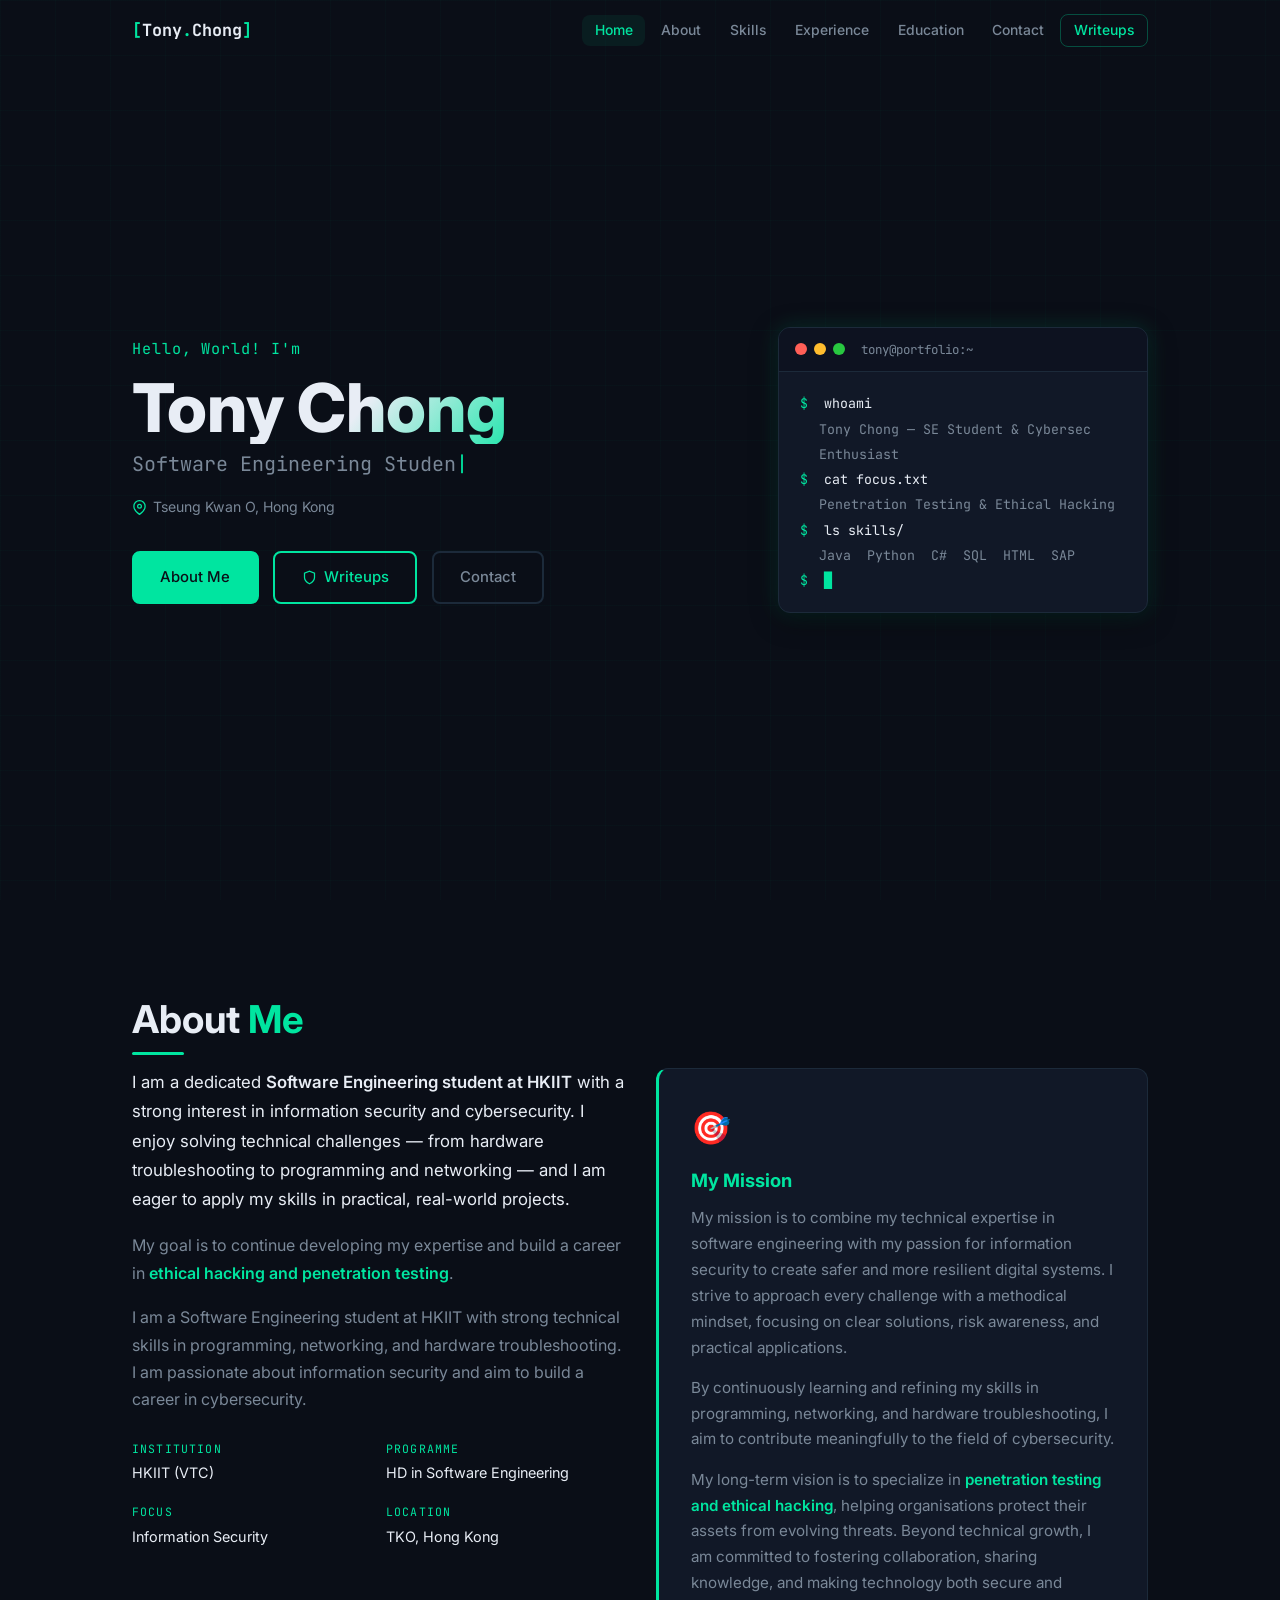
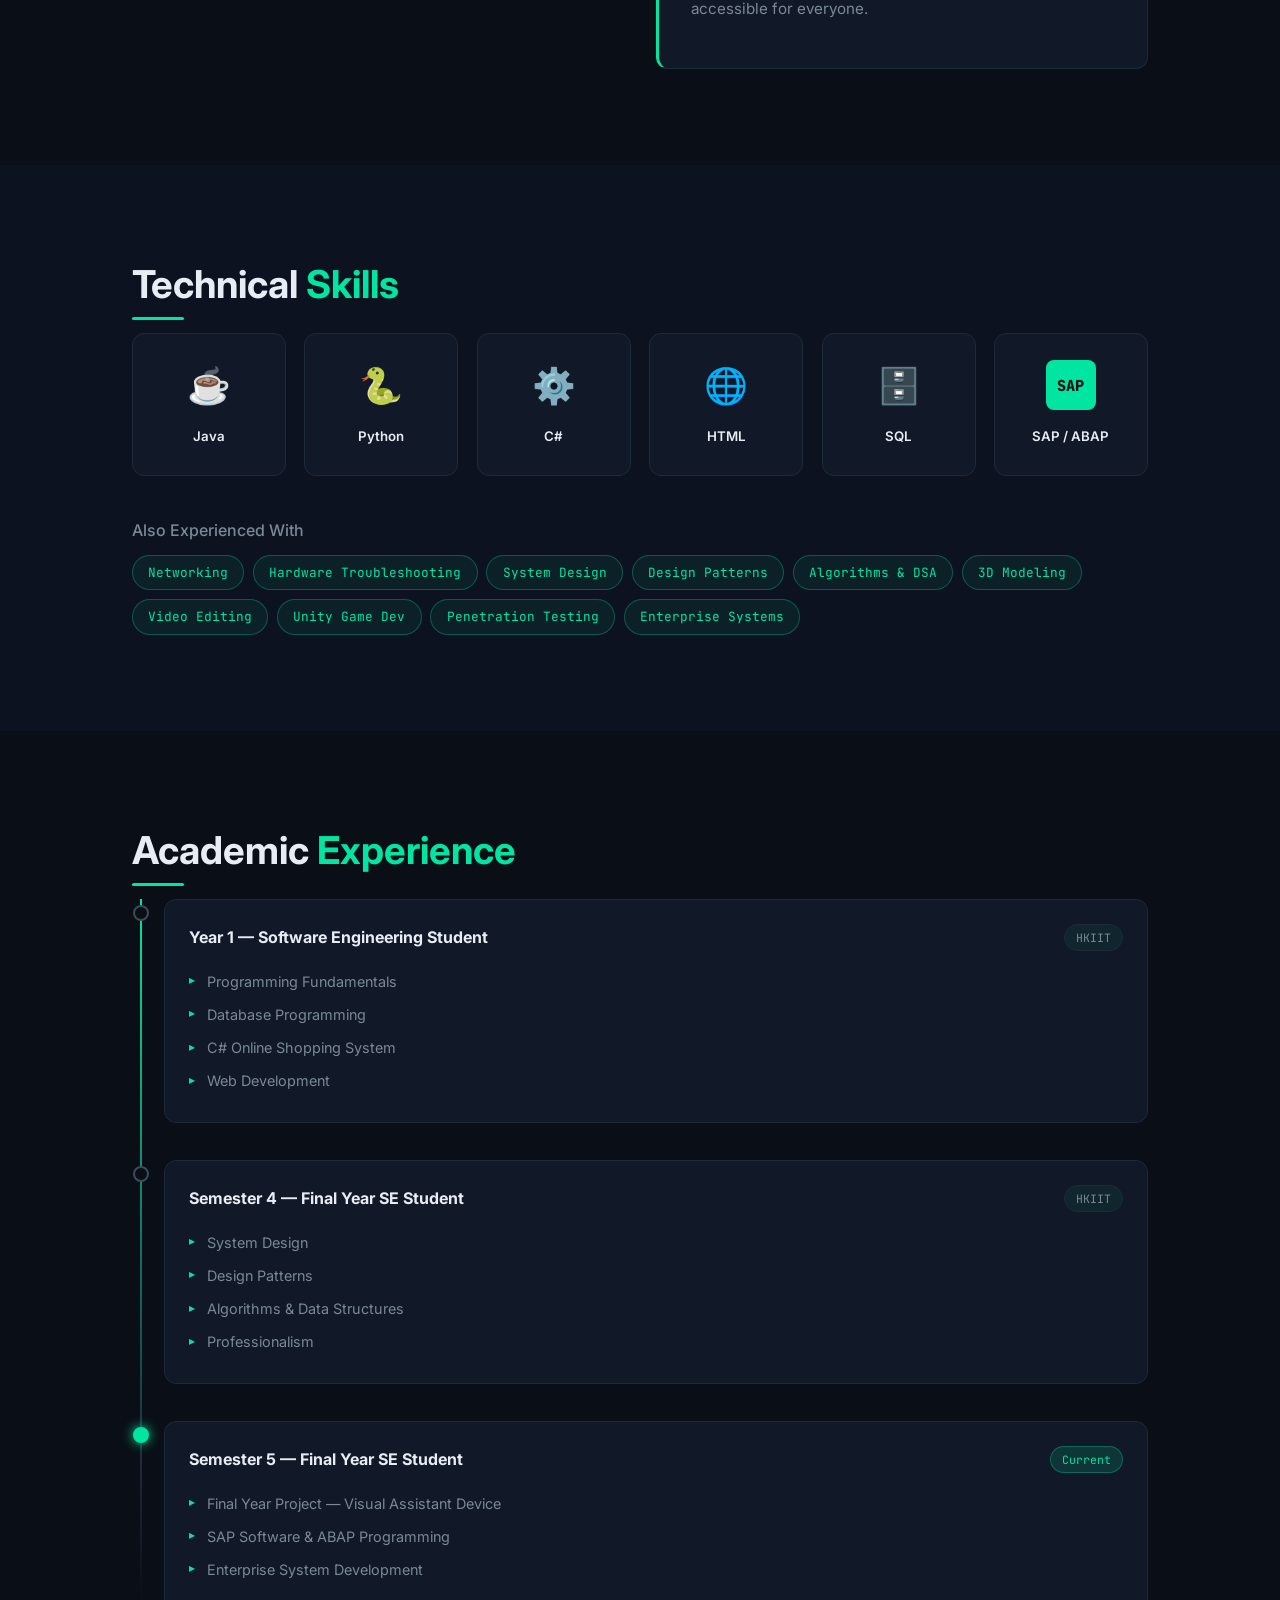
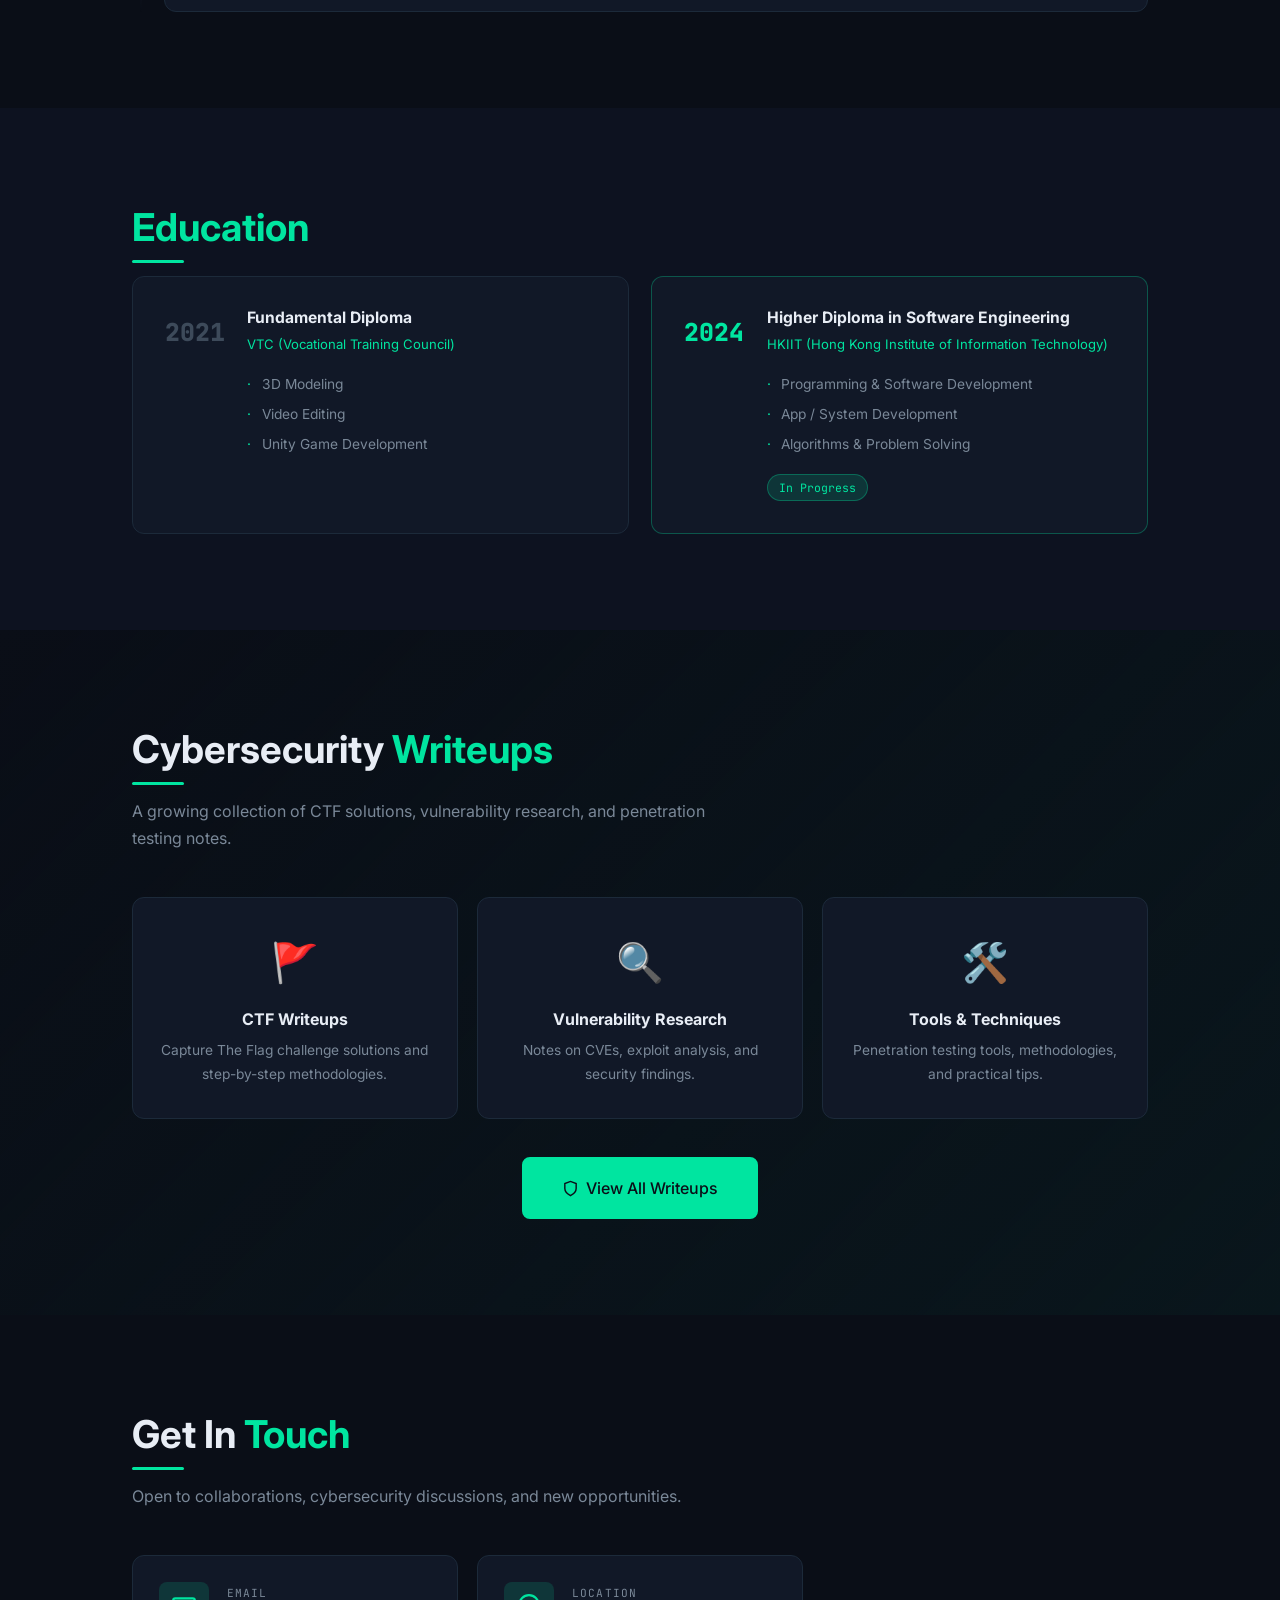
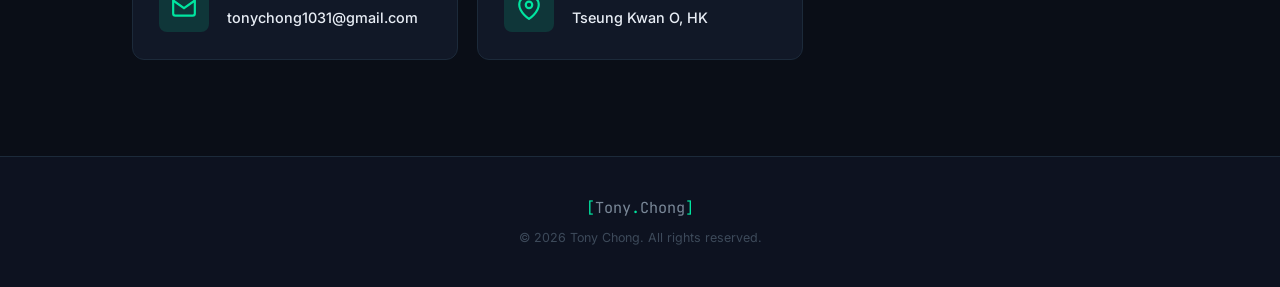
==== index.html @ 4f32d5de "Add files via upload" ====
<!DOCTYPE html>
<html lang="en">
<head>
  <meta charset="UTF-8" />
  <meta name="viewport" content="width=device-width, initial-scale=1.0" />
  <meta name="description" content="Tony Chong — Software Engineering student at HKIIT, aspiring penetration tester and ethical hacker based in TKO, Hong Kong." />
  <title>Tony Chong | Portfolio</title>
  <link rel="stylesheet" href="css/style.css" />
  <link rel="preconnect" href="https://fonts.googleapis.com" />
  <link rel="preconnect" href="https://fonts.gstatic.com" crossorigin />
  <link href="https://fonts.googleapis.com/css2?family=JetBrains+Mono:wght@400;600;700&family=Inter:wght@300;400;500;600;700&display=swap" rel="stylesheet" />
</head>
<body>

  <!-- ── Navigation ─────────────────────────────────────── -->
  <nav class="navbar" id="navbar">
    <div class="nav-container">
      <a href="#home" class="nav-logo">
        <span class="bracket">[</span>Tony<span class="accent">.</span>Chong<span class="bracket">]</span>
      </a>
      <button class="nav-toggle" id="navToggle" aria-label="Toggle navigation">
        <span></span><span></span><span></span>
      </button>
      <ul class="nav-links" id="navLinks">
        <li><a href="#home"       class="nav-link">Home</a></li>
        <li><a href="#about"      class="nav-link">About</a></li>
        <li><a href="#skills"     class="nav-link">Skills</a></li>
        <li><a href="#experience" class="nav-link">Experience</a></li>
        <li><a href="#education"  class="nav-link">Education</a></li>
        <li><a href="#contact"    class="nav-link">Contact</a></li>
        <li><a href="writeups/index.html" class="nav-link nav-wu">Writeups</a></li>
      </ul>
    </div>
  </nav>

  <!-- ── Hero ───────────────────────────────────────────── -->
  <section id="home" class="hero">
    <div class="hero-bg"><div class="grid-lines"></div></div>
    <div class="hero-content">
      <p class="hero-greeting">Hello, World! I'm</p>
      <h1 class="hero-name">Tony Chong</h1>
      <div class="hero-role">
        <span id="roleText"></span><span class="cursor">|</span>
      </div>
      <p class="hero-loc">
        <svg xmlns="http://www.w3.org/2000/svg" width="15" height="15" viewBox="0 0 24 24" fill="none" stroke="currentColor" stroke-width="2"><path d="M21 10c0 7-9 13-9 13s-9-6-9-13a9 9 0 0 1 18 0z"/><circle cx="12" cy="10" r="3"/></svg>
        Tseung Kwan O, Hong Kong
      </p>
      <div class="hero-cta">
        <a href="#about" class="btn btn-primary">About Me</a>
        <a href="writeups/index.html" class="btn btn-outline">
          <svg xmlns="http://www.w3.org/2000/svg" width="15" height="15" viewBox="0 0 24 24" fill="none" stroke="currentColor" stroke-width="2"><path d="M12 22s8-4 8-10V5l-8-3-8 3v7c0 6 8 10 8 10z"/></svg>
          Writeups
        </a>
        <a href="#contact" class="btn btn-ghost">Contact</a>
      </div>
    </div>

    <div class="terminal">
      <div class="terminal-bar">
        <span class="dot red"></span>
        <span class="dot yellow"></span>
        <span class="dot green"></span>
        <span class="terminal-title">tony@portfolio:~</span>
      </div>
      <div class="terminal-body">
        <p><span class="prompt">$</span> whoami</p>
        <p class="out">Tony Chong — SE Student &amp; Cybersec Enthusiast</p>
        <p><span class="prompt">$</span> cat focus.txt</p>
        <p class="out">Penetration Testing &amp; Ethical Hacking</p>
        <p><span class="prompt">$</span> ls skills/</p>
        <p class="out">Java&nbsp; Python&nbsp; C#&nbsp; SQL&nbsp; HTML&nbsp; SAP</p>
        <p><span class="prompt">$</span> <span class="blink">█</span></p>
      </div>
    </div>
  </section>

  <!-- ── About ──────────────────────────────────────────── -->
  <section id="about" class="section">
    <div class="container">
      <h2 class="section-title">About <span class="accent">Me</span></h2>
      <div class="about-grid">

        <div class="fade-in">
          <p class="about-lead">
            I am a dedicated <strong>Software Engineering student at HKIIT</strong> with a strong interest in information security and cybersecurity. I enjoy solving technical challenges — from hardware troubleshooting to programming and networking — and I am eager to apply my skills in practical, real-world projects.
          </p>
          <p class="text-muted">
            My goal is to continue developing my expertise and build a career in <strong class="accent">ethical hacking and penetration testing</strong>.
          </p>
          <p class="text-muted">
            I am a Software Engineering student at HKIIT with strong technical skills in programming, networking, and hardware troubleshooting. I am passionate about information security and aim to build a career in cybersecurity.
          </p>
          <div class="meta-grid">
            <div class="meta-item">
              <span class="meta-label">Institution</span>
              <span class="meta-val">HKIIT (VTC)</span>
            </div>
            <div class="meta-item">
              <span class="meta-label">Programme</span>
              <span class="meta-val">HD in Software Engineering</span>
            </div>
            <div class="meta-item">
              <span class="meta-label">Focus</span>
              <span class="meta-val">Information Security</span>
            </div>
            <div class="meta-item">
              <span class="meta-label">Location</span>
              <span class="meta-val">TKO, Hong Kong</span>
            </div>
          </div>
        </div>

        <div class="mission-card fade-in">
          <div class="card-icon">🎯</div>
          <h3>My Mission</h3>
          <p>
            My mission is to combine my technical expertise in software engineering with my passion for information security to create safer and more resilient digital systems. I strive to approach every challenge with a methodical mindset, focusing on clear solutions, risk awareness, and practical applications.
          </p>
          <p>
            By continuously learning and refining my skills in programming, networking, and hardware troubleshooting, I aim to contribute meaningfully to the field of cybersecurity.
          </p>
          <p>
            My long-term vision is to specialize in <strong class="accent">penetration testing and ethical hacking</strong>, helping organisations protect their assets from evolving threats. Beyond technical growth, I am committed to fostering collaboration, sharing knowledge, and making technology both secure and accessible for everyone.
          </p>
        </div>

      </div>
    </div>
  </section>

  <!-- ── Skills ─────────────────────────────────────────── -->
  <section id="skills" class="section section-alt">
    <div class="container">
      <h2 class="section-title">Technical <span class="accent">Skills</span></h2>
      <div class="skills-grid fade-in">

        <div class="skill-card">
          <div class="skill-icon">
            <img src="https://cdn.jsdelivr.net/gh/devicons/devicon/icons/java/java-original.svg" alt="Java" onerror="this.style.display='none';this.nextElementSibling.style.display='flex'">
            <span class="skill-fb" style="display:none">☕</span>
          </div>
          <span class="skill-name">Java</span>
        </div>

        <div class="skill-card">
          <div class="skill-icon">
            <img src="https://cdn.jsdelivr.net/gh/devicons/devicon/icons/python/python-original.svg" alt="Python" onerror="this.style.display='none';this.nextElementSibling.style.display='flex'">
            <span class="skill-fb" style="display:none">🐍</span>
          </div>
          <span class="skill-name">Python</span>
        </div>

        <div class="skill-card">
          <div class="skill-icon">
            <img src="https://cdn.jsdelivr.net/gh/devicons/devicon/icons/csharp/csharp-original.svg" alt="C#" onerror="this.style.display='none';this.nextElementSibling.style.display='flex'">
            <span class="skill-fb" style="display:none">⚙️</span>
          </div>
          <span class="skill-name">C#</span>
        </div>

        <div class="skill-card">
          <div class="skill-icon">
            <img src="https://cdn.jsdelivr.net/gh/devicons/devicon/icons/html5/html5-original.svg" alt="HTML5" onerror="this.style.display='none';this.nextElementSibling.style.display='flex'">
            <span class="skill-fb" style="display:none">🌐</span>
          </div>
          <span class="skill-name">HTML</span>
        </div>

        <div class="skill-card">
          <div class="skill-icon">
            <img src="https://cdn.jsdelivr.net/gh/devicons/devicon/icons/mysql/mysql-original.svg" alt="SQL" onerror="this.style.display='none';this.nextElementSibling.style.display='flex'">
            <span class="skill-fb" style="display:none">🗄️</span>
          </div>
          <span class="skill-name">SQL</span>
        </div>

        <div class="skill-card">
          <div class="skill-icon"><div class="sap-badge">SAP</div></div>
          <span class="skill-name">SAP / ABAP</span>
        </div>

      </div>

      <div class="skills-extra fade-in">
        <h3 class="skills-extra-title">Also Experienced With</h3>
        <div class="tag-cloud">
          <span class="tag">Networking</span>
          <span class="tag">Hardware Troubleshooting</span>
          <span class="tag">System Design</span>
          <span class="tag">Design Patterns</span>
          <span class="tag">Algorithms &amp; DSA</span>
          <span class="tag">3D Modeling</span>
          <span class="tag">Video Editing</span>
          <span class="tag">Unity Game Dev</span>
          <span class="tag">Penetration Testing</span>
          <span class="tag">Enterprise Systems</span>
        </div>
      </div>
    </div>
  </section>

  <!-- ── Experience ────────────────────────────────────── -->
  <section id="experience" class="section">
    <div class="container">
      <h2 class="section-title">Academic <span class="accent">Experience</span></h2>
      <div class="timeline">

        <div class="tl-item fade-in">
          <div class="tl-dot"></div>
          <div class="tl-card">
            <div class="tl-head">
              <h3>Year 1 — Software Engineering Student</h3>
              <span class="tl-badge">HKIIT</span>
            </div>
            <ul class="tl-list">
              <li>Programming Fundamentals</li>
              <li>Database Programming</li>
              <li>C# Online Shopping System</li>
              <li>Web Development</li>
            </ul>
          </div>
        </div>

        <div class="tl-item fade-in">
          <div class="tl-dot"></div>
          <div class="tl-card">
            <div class="tl-head">
              <h3>Semester 4 — Final Year SE Student</h3>
              <span class="tl-badge">HKIIT</span>
            </div>
            <ul class="tl-list">
              <li>System Design</li>
              <li>Design Patterns</li>
              <li>Algorithms &amp; Data Structures</li>
              <li>Professionalism</li>
            </ul>
          </div>
        </div>

        <div class="tl-item fade-in">
          <div class="tl-dot tl-dot-active"></div>
          <div class="tl-card">
            <div class="tl-head">
              <h3>Semester 5 — Final Year SE Student</h3>
              <span class="tl-badge tl-badge-active">Current</span>
            </div>
            <ul class="tl-list">
              <li>Final Year Project — Visual Assistant Device</li>
              <li>SAP Software &amp; ABAP Programming</li>
              <li>Enterprise System Development</li>
            </ul>
          </div>
        </div>

      </div>
    </div>
  </section>

  <!-- ── Education ─────────────────────────────────────── -->
  <section id="education" class="section section-alt">
    <div class="container">
      <h2 class="section-title"><span class="accent">Education</span></h2>
      <div class="edu-grid">

        <div class="edu-card fade-in">
          <div class="edu-year">2021</div>
          <div class="edu-info">
            <h3>Fundamental Diploma</h3>
            <p class="edu-inst">VTC (Vocational Training Council)</p>
            <ul class="edu-list">
              <li>3D Modeling</li>
              <li>Video Editing</li>
              <li>Unity Game Development</li>
            </ul>
          </div>
        </div>

        <div class="edu-card edu-card-active fade-in">
          <div class="edu-year accent">2024</div>
          <div class="edu-info">
            <h3>Higher Diploma in Software Engineering</h3>
            <p class="edu-inst">HKIIT (Hong Kong Institute of Information Technology)</p>
            <ul class="edu-list">
              <li>Programming &amp; Software Development</li>
              <li>App / System Development</li>
              <li>Algorithms &amp; Problem Solving</li>
            </ul>
            <span class="edu-badge">In Progress</span>
          </div>
        </div>

      </div>
    </div>
  </section>

  <!-- ── Writeups ───────────────────────────────────────── -->
  <section id="writeups" class="section wu-section">
    <div class="container">
      <h2 class="section-title">Cybersecurity <span class="accent">Writeups</span></h2>
      <p class="section-sub">A growing collection of CTF solutions, vulnerability research, and penetration testing notes.</p>
      <div class="wu-cards fade-in">
        <div class="wu-card">
          <div class="wu-icon">🚩</div>
          <h3>CTF Writeups</h3>
          <p>Capture The Flag challenge solutions and step-by-step methodologies.</p>
        </div>
        <div class="wu-card">
          <div class="wu-icon">🔍</div>
          <h3>Vulnerability Research</h3>
          <p>Notes on CVEs, exploit analysis, and security findings.</p>
        </div>
        <div class="wu-card">
          <div class="wu-icon">🛠️</div>
          <h3>Tools &amp; Techniques</h3>
          <p>Penetration testing tools, methodologies, and practical tips.</p>
        </div>
      </div>
      <div class="wu-cta fade-in">
        <a href="writeups/index.html" class="btn btn-primary btn-lg">
          <svg xmlns="http://www.w3.org/2000/svg" width="17" height="17" viewBox="0 0 24 24" fill="none" stroke="currentColor" stroke-width="2"><path d="M12 22s8-4 8-10V5l-8-3-8 3v7c0 6 8 10 8 10z"/></svg>
          View All Writeups
        </a>
      </div>
    </div>
  </section>

  <!-- ── Contact ────────────────────────────────────────── -->
  <section id="contact" class="section">
    <div class="container">
      <h2 class="section-title">Get In <span class="accent">Touch</span></h2>
      <p class="section-sub">Open to collaborations, cybersecurity discussions, and new opportunities.</p>
      <div class="contact-grid fade-in">

        <a href="mailto:tonychong1031@gmail.com" class="contact-card">
          <div class="contact-icon">
            <svg xmlns="http://www.w3.org/2000/svg" width="26" height="26" viewBox="0 0 24 24" fill="none" stroke="currentColor" stroke-width="2"><path d="M4 4h16c1.1 0 2 .9 2 2v12c0 1.1-.9 2-2 2H4c-1.1 0-2-.9-2-2V6c0-1.1.9-2 2-2z"/><polyline points="22,6 12,13 2,6"/></svg>
          </div>
          <div class="contact-info">
            <span class="contact-label">Email</span>
            <span class="contact-val">tonychong1031@gmail.com</span>
          </div>
        </a>

        <div class="contact-card">
          <div class="contact-icon">
            <svg xmlns="http://www.w3.org/2000/svg" width="26" height="26" viewBox="0 0 24 24" fill="none" stroke="currentColor" stroke-width="2"><path d="M21 10c0 7-9 13-9 13s-9-6-9-13a9 9 0 0 1 18 0z"/><circle cx="12" cy="10" r="3"/></svg>
          </div>
          <div class="contact-info">
            <span class="contact-label">Location</span>
            <span class="contact-val">Tseung Kwan O, HK</span>
          </div>
        </div>

      </div>
    </div>
  </section>

  <!-- ── Footer ─────────────────────────────────────────── -->
  <footer class="footer">
    <div class="container">
      <p class="footer-logo"><span class="bracket">[</span>Tony<span class="accent">.</span>Chong<span class="bracket">]</span></p>
      <p class="footer-sub">© 2026 Tony Chong. All rights reserved.</p>
    </div>
  </footer>

  <script src="js/script.js"></script>
</body>
</html>
---- css/style.css ----
/* =========================================================
   Tony Chong — Personal Portfolio
   Dark cybersecurity theme
   ========================================================= */

/* ── Variables ─────────────────────────────────────────── */
:root {
    --bg: #0a0e17;
    --bg-alt: #0d1220;
    --bg-card: #111827;
    --bg-card-h: #16202f;
    --accent: #00e5a0;
    --accent-dim: rgba(0, 229, 160, .14);
    --accent-dim2: rgba(0, 229, 160, .07);
    --accent-bdr: rgba(0, 229, 160, .30);
    --text: #e8edf5;
    --text-muted: #7a8898;
    --text-dim: #3d4a5a;
    --border: #1c2a3a;
    --radius: 12px;
    --radius-sm: 8px;
    --mono: 'JetBrains Mono', 'Fira Code', 'Consolas', monospace;
    --body: 'Inter', -apple-system, BlinkMacSystemFont, 'Segoe UI', sans-serif;
    --ease: all .3s ease;
    --shadow: 0 6px 28px rgba(0, 0, 0, .45);
    --glow: 0 0 22px rgba(0, 229, 160, .18);
}

/* ── Reset ─────────────────────────────────────────────── */
*,
*::before,
*::after {
    box-sizing: border-box;
    margin: 0;
    padding: 0;
}

html {
    scroll-behavior: smooth;
    scroll-padding-top: 68px;
}

body {
    background: var(--bg);
    color: var(--text);
    font-family: var(--body);
    line-height: 1.7;
    overflow-x: hidden;
}

/* ── Typography ────────────────────────────────────────── */
h1,
h2,
h3 {
    line-height: 1.2;
    font-weight: 700;
}

a {
    color: var(--accent);
    text-decoration: none;
    transition: var(--ease);
}

a:hover {
    color: var(--text);
}

strong {
    font-weight: 600;
    color: var(--text);
}

strong.accent {
    color: var(--accent);
}

.accent {
    color: var(--accent);
}

.text-muted {
    color: var(--text-muted);
    margin-bottom: 1.1rem;
    font-size: 1rem;
}

.bracket {
    color: var(--accent);
}

/* ── Layout ────────────────────────────────────────────── */
.container {
    max-width: 1080px;
    margin: 0 auto;
    padding: 0 2rem;
}

.section {
    padding: 96px 0;
}

.section-alt {
    background: var(--bg-alt);
}

.section-title {
    font-size: clamp(1.8rem, 4vw, 2.4rem);
    margin-bottom: .8rem;
}

.section-title::after {
    content: '';
    display: block;
    width: 52px;
    height: 3px;
    background: var(--accent);
    margin-top: 10px;
    border-radius: 2px;
}

.section-sub {
    color: var(--text-muted);
    font-size: 1rem;
    margin-bottom: 2.8rem;
    max-width: 580px;
}

/* ── Buttons ───────────────────────────────────────────── */
.btn {
    display: inline-flex;
    align-items: center;
    gap: .45rem;
    padding: .72rem 1.65rem;
    border-radius: var(--radius-sm);
    font-size: .93rem;
    font-weight: 500;
    cursor: pointer;
    border: 2px solid transparent;
    transition: var(--ease);
    text-decoration: none;
}

.btn-primary {
    background: var(--accent);
    color: var(--bg);
    border-color: var(--accent);
}

.btn-primary:hover {
    background: transparent;
    color: var(--accent);
    box-shadow: var(--glow);
}

.btn-outline {
    background: transparent;
    color: var(--accent);
    border-color: var(--accent);
}

.btn-outline:hover {
    background: var(--accent-dim);
    color: var(--accent);
}

.btn-ghost {
    background: transparent;
    color: var(--text-muted);
    border-color: var(--border);
}

.btn-ghost:hover {
    color: var(--text);
    border-color: var(--text-muted);
}

.btn-lg {
    padding: .95rem 2.4rem;
    font-size: 1rem;
}

/* ── Navbar ────────────────────────────────────────────── */
.navbar {
    position: fixed;
    top: 0;
    left: 0;
    right: 0;
    z-index: 1000;
    padding: 1rem 0;
    transition: var(--ease);
}

.navbar.scrolled {
    background: rgba(10, 14, 23, .96);
    backdrop-filter: blur(14px);
    border-bottom: 1px solid var(--border);
    padding: .55rem 0;
}

.nav-container {
    max-width: 1080px;
    margin: 0 auto;
    padding: 0 2rem;
    display: flex;
    align-items: center;
    justify-content: space-between;
}

.nav-logo {
    font-family: var(--mono);
    font-size: 1.05rem;
    font-weight: 700;
    color: var(--text);
    text-decoration: none;
}

.nav-links {
    display: flex;
    list-style: none;
    gap: .2rem;
    align-items: center;
}

.nav-link {
    color: var(--text-muted);
    font-size: .87rem;
    font-weight: 500;
    padding: .45rem .8rem;
    border-radius: var(--radius-sm);
    transition: var(--ease);
    text-decoration: none;
}

.nav-link:hover,
.nav-link.active {
    color: var(--accent);
    background: var(--accent-dim2);
}

.nav-wu {
    color: var(--accent) !important;
    border: 1px solid var(--accent-bdr);
    border-radius: var(--radius-sm);
}

.nav-wu:hover {
    background: var(--accent-dim) !important;
}

.nav-toggle {
    display: none;
    flex-direction: column;
    gap: 5px;
    background: none;
    border: none;
    cursor: pointer;
    padding: 5px;
}

.nav-toggle span {
    display: block;
    width: 23px;
    height: 2px;
    background: var(--text);
    border-radius: 2px;
    transition: var(--ease);
}

/* ── Hero ──────────────────────────────────────────────── */
.hero {
    min-height: 100vh;
    display: flex;
    align-items: center;
    justify-content: space-between;
    gap: 3rem;
    max-width: 1080px;
    margin: 0 auto;
    padding: 110px 2rem 70px;
    position: relative;
}

.hero-bg {
    position: fixed;
    inset: 0;
    z-index: -1;
    pointer-events: none;
}

.grid-lines {
    position: absolute;
    inset: 0;
    background-image:
        linear-gradient(rgba(0, 229, 160, .025) 1px, transparent 1px),
        linear-gradient(90deg, rgba(0, 229, 160, .025) 1px, transparent 1px);
    background-size: 55px 55px;
}

.hero-greeting {
    font-family: var(--mono);
    color: var(--accent);
    font-size: .95rem;
    margin-bottom: .7rem;
    letter-spacing: .06em;
}

.hero-name {
    font-size: clamp(2.6rem, 6vw, 4.2rem);
    font-weight: 800;
    line-height: 1.05;
    margin-bottom: .2rem;
    background: linear-gradient(130deg, var(--text) 55%, var(--accent));
    -webkit-background-clip: text;
    -webkit-text-fill-color: transparent;
    background-clip: text;
}

.hero-cn {
    font-family: var(--mono);
    color: var(--text-muted);
    font-size: .9rem;
    margin-bottom: .9rem;
}

.hero-role {
    font-family: var(--mono);
    font-size: clamp(.95rem, 2.2vw, 1.25rem);
    color: var(--text-muted);
    min-height: 2rem;
    margin-bottom: .9rem;
}

.cursor {
    animation: blink 1s step-end infinite;
    color: var(--accent);
}

@keyframes blink {

    0%,
    100% {
        opacity: 1
    }

    50% {
        opacity: 0
    }
}

.hero-loc {
    display: flex;
    align-items: center;
    gap: .4rem;
    color: var(--text-muted);
    font-size: .88rem;
    margin-bottom: 2rem;
}

.hero-loc svg {
    color: var(--accent);
    flex-shrink: 0;
}

.hero-cta {
    display: flex;
    gap: .9rem;
    flex-wrap: wrap;
}

/* Terminal widget */
.terminal {
    flex: 0 0 370px;
    background: var(--bg-card);
    border: 1px solid var(--border);
    border-radius: var(--radius);
    overflow: hidden;
    box-shadow: var(--shadow), var(--glow);
    font-family: var(--mono);
    font-size: .83rem;
}

.terminal-bar {
    display: flex;
    align-items: center;
    gap: .45rem;
    padding: .7rem 1rem;
    background: var(--bg-alt);
    border-bottom: 1px solid var(--border);
}

.dot {
    width: 12px;
    height: 12px;
    border-radius: 50%;
}

.red {
    background: #ff5f57;
}

.yellow {
    background: #ffbd2e;
}

.green {
    background: #28c840;
}

.terminal-title {
    color: var(--text-muted);
    font-size: .78rem;
    margin-left: .5rem;
}

.terminal-body {
    padding: 1.2rem 1.3rem;
    line-height: 1.9;
}

.terminal-body p {
    margin: 0;
}

.prompt {
    color: var(--accent);
    margin-right: .5rem;
}

.out {
    color: var(--text-muted);
    padding-left: 1.2rem;
}

.blink {
    animation: blink 1s step-end infinite;
    color: var(--accent);
}

/* ── About ─────────────────────────────────────────────── */
.about-grid {
    display: grid;
    grid-template-columns: 1fr 1fr;
    gap: 2rem;
    align-items: start;
}

.about-lead {
    font-size: 1.05rem;
    color: var(--text);
    margin-bottom: 1.1rem;
    line-height: 1.75;
}

.meta-grid {
    display: grid;
    grid-template-columns: 1fr 1fr;
    gap: 1rem;
    margin-top: 1.6rem;
}

.meta-item {
    display: flex;
    flex-direction: column;
    gap: .2rem;
}

.meta-label {
    font-size: .72rem;
    text-transform: uppercase;
    letter-spacing: .1em;
    color: var(--accent);
    font-family: var(--mono);
}

.meta-val {
    font-size: .9rem;
    color: var(--text);
}

.mission-card {
    background: var(--bg-card);
    border: 1px solid var(--border);
    border-left: 3px solid var(--accent);
    border-radius: var(--radius);
    padding: 2rem;
}

.card-icon {
    font-size: 2rem;
    margin-bottom: .85rem;
}

.mission-card h3 {
    font-size: 1.15rem;
    color: var(--accent);
    margin-bottom: .9rem;
}

.mission-card p {
    color: var(--text-muted);
    font-size: .95rem;
    margin-bottom: .9rem;
}

/* ── Skills ────────────────────────────────────────────── */
.skills-grid {
    display: grid;
    grid-template-columns: repeat(auto-fit, minmax(130px, 1fr));
    gap: 1.15rem;
    margin-bottom: 2.8rem;
}

.skill-card {
    background: var(--bg-card);
    border: 1px solid var(--border);
    border-radius: var(--radius);
    padding: 1.65rem 1rem;
    text-align: center;
    transition: var(--ease);
    cursor: default;
}

.skill-card:hover {
    border-color: var(--accent);
    background: var(--bg-card-h);
    transform: translateY(-4px);
    box-shadow: var(--glow);
}

.skill-icon {
    height: 50px;
    display: flex;
    align-items: center;
    justify-content: center;
    margin-bottom: .7rem;
}

.skill-icon img {
    height: 46px;
    width: auto;
}

.skill-fb {
    font-size: 2.2rem;
    height: 50px;
    align-items: center;
    justify-content: center;
}

.sap-badge {
    background: var(--accent);
    color: var(--bg);
    font-family: var(--mono);
    font-weight: 800;
    font-size: .95rem;
    width: 50px;
    height: 50px;
    border-radius: var(--radius-sm);
    display: flex;
    align-items: center;
    justify-content: center;
}

.skill-name {
    font-size: .83rem;
    font-weight: 600;
    color: var(--text);
}

.skills-extra-title {
    font-size: 1rem;
    color: var(--text-muted);
    font-weight: 500;
    margin-bottom: .9rem;
}

.tag-cloud {
    display: flex;
    flex-wrap: wrap;
    gap: .55rem;
}

.tag {
    background: var(--accent-dim2);
    color: var(--accent);
    border: 1px solid var(--accent-bdr);
    padding: .38rem .95rem;
    border-radius: 50px;
    font-size: .8rem;
    font-family: var(--mono);
    transition: var(--ease);
}

.tag:hover {
    background: var(--accent-dim);
}

/* ── Timeline (Experience) ─────────────────────────────── */
.timeline {
    position: relative;
    padding-left: 2rem;
}

.timeline::before {
    content: '';
    position: absolute;
    left: 8px;
    top: 0;
    bottom: 0;
    width: 2px;
    background: linear-gradient(to bottom, var(--accent), var(--border) 80%, transparent);
}

.tl-item {
    position: relative;
    margin-bottom: 2.3rem;
}

.tl-item:last-child {
    margin-bottom: 0;
}

.tl-dot {
    position: absolute;
    left: -2rem;
    top: .4rem;
    width: 16px;
    height: 16px;
    border-radius: 50%;
    background: var(--bg);
    border: 2px solid var(--text-dim);
    margin-left: 1px;
}

.tl-dot-active {
    border-color: var(--accent) !important;
    background: var(--accent) !important;
    box-shadow: 0 0 12px var(--accent);
}

.tl-card {
    background: var(--bg-card);
    border: 1px solid var(--border);
    border-radius: var(--radius);
    padding: 1.5rem;
    transition: var(--ease);
}

.tl-card:hover {
    border-color: var(--accent-bdr);
}

.tl-head {
    display: flex;
    align-items: center;
    justify-content: space-between;
    flex-wrap: wrap;
    gap: .5rem;
    margin-bottom: .9rem;
}

.tl-head h3 {
    font-size: 1rem;
    color: var(--text);
}

.tl-badge {
    font-size: .72rem;
    font-family: var(--mono);
    padding: .18rem .7rem;
    border-radius: 50px;
    background: var(--accent-dim2);
    color: var(--text-muted);
    border: 1px solid var(--border);
}

.tl-badge-active {
    background: var(--accent-dim) !important;
    color: var(--accent) !important;
    border-color: var(--accent-bdr) !important;
}

.tl-list {
    list-style: none;
    padding: 0;
}

.tl-list li {
    color: var(--text-muted);
    font-size: .9rem;
    padding: .27rem 0 .27rem 1.15rem;
    position: relative;
}

.tl-list li::before {
    content: '▸';
    position: absolute;
    left: 0;
    color: var(--accent);
    font-size: .72rem;
    top: .35rem;
}

/* ── Education ─────────────────────────────────────────── */
.edu-grid {
    display: grid;
    grid-template-columns: 1fr 1fr;
    gap: 1.4rem;
}

.edu-card {
    background: var(--bg-card);
    border: 1px solid var(--border);
    border-radius: var(--radius);
    padding: 2rem;
    display: flex;
    gap: 1.4rem;
    transition: var(--ease);
}

.edu-card:hover {
    border-color: var(--accent-bdr);
    transform: translateY(-2px);
    box-shadow: var(--shadow);
}

.edu-card-active {
    border-color: var(--accent-bdr);
}

.edu-year {
    font-family: var(--mono);
    font-size: 1.55rem;
    font-weight: 800;
    color: var(--text-dim);
    flex-shrink: 0;
    padding-top: .15rem;
}

.edu-year.accent {
    color: var(--accent);
    -webkit-text-fill-color: var(--accent);
}

.edu-info h3 {
    font-size: .98rem;
    margin-bottom: .35rem;
}

.edu-inst {
    font-size: .82rem;
    color: var(--accent);
    margin-bottom: .9rem;
}

.edu-list {
    list-style: none;
    padding: 0;
}

.edu-list li {
    color: var(--text-muted);
    font-size: .86rem;
    padding: .2rem 0 .2rem .9rem;
    position: relative;
}

.edu-list li::before {
    content: '·';
    position: absolute;
    left: 0;
    color: var(--accent);
}

.edu-badge {
    display: inline-block;
    margin-top: .9rem;
    font-size: .72rem;
    font-family: var(--mono);
    padding: .18rem .7rem;
    border-radius: 50px;
    background: var(--accent-dim);
    color: var(--accent);
    border: 1px solid var(--accent-bdr);
}

/* ── Writeups teaser ───────────────────────────────────── */
.wu-section {
    background: linear-gradient(135deg, var(--bg) 0%, rgba(0, 229, 160, .04) 100%);
}

.wu-cards {
    display: grid;
    grid-template-columns: repeat(3, 1fr);
    gap: 1.2rem;
    margin-bottom: 2.4rem;
}

.wu-card {
    background: var(--bg-card);
    border: 1px solid var(--border);
    border-radius: var(--radius);
    padding: 2rem 1.5rem;
    text-align: center;
    transition: var(--ease);
}

.wu-card:hover {
    border-color: var(--accent-bdr);
    transform: translateY(-3px);
    box-shadow: var(--glow);
}

.wu-icon {
    font-size: 2.4rem;
    margin-bottom: .9rem;
}

.wu-card h3 {
    font-size: 1rem;
    margin-bottom: .65rem;
}

.wu-card p {
    font-size: .86rem;
    color: var(--text-muted);
}

.wu-cta {
    text-align: center;
}

/* ── Contact ───────────────────────────────────────────── */
.contact-grid {
    display: grid;
    grid-template-columns: repeat(3, 1fr);
    gap: 1.2rem;
}

.contact-card {
    background: var(--bg-card);
    border: 1px solid var(--border);
    border-radius: var(--radius);
    padding: 1.65rem;
    display: flex;
    align-items: center;
    gap: 1.1rem;
    transition: var(--ease);
    color: var(--text);
    text-decoration: none;
}

.contact-card:hover {
    border-color: var(--accent-bdr);
    transform: translateY(-2px);
    box-shadow: var(--glow);
    color: var(--text);
}

.contact-icon {
    width: 50px;
    height: 50px;
    background: var(--accent-dim);
    border-radius: var(--radius-sm);
    display: flex;
    align-items: center;
    justify-content: center;
    flex-shrink: 0;
    color: var(--accent);
}

.contact-info {
    display: flex;
    flex-direction: column;
    gap: .22rem;
    min-width: 0;
}

.contact-label {
    font-size: .7rem;
    text-transform: uppercase;
    letter-spacing: .1em;
    color: var(--text-muted);
    font-family: var(--mono);
}

.contact-val {
    font-size: .9rem;
    color: var(--text);
    font-weight: 500;
    white-space: nowrap;
    overflow: hidden;
    text-overflow: ellipsis;
}

/* ── Footer ────────────────────────────────────────────── */
.footer {
    background: var(--bg-alt);
    border-top: 1px solid var(--border);
    padding: 2.4rem 0;
    text-align: center;
}

.footer-logo {
    font-family: var(--mono);
    font-size: .95rem;
    color: var(--text-muted);
    margin-bottom: .4rem;
}

.footer-sub {
    font-size: .78rem;
    color: var(--text-dim);
}

/* ── Scroll Animations ─────────────────────────────────── */
.fade-in {
    opacity: 0;
    transform: translateY(22px);
    transition: opacity .6s ease, transform .6s ease;
}

.fade-in.visible {
    opacity: 1;
    transform: translateY(0);
}

/* ── Responsive ────────────────────────────────────────── */
@media (max-width: 920px) {
    .hero {
        flex-direction: column;
        text-align: center;
        padding: 120px 2rem 70px;
    }

    .hero-loc {
        justify-content: center;
    }

    .hero-cta {
        justify-content: center;
    }

    .terminal {
        flex: none;
        width: 100%;
        max-width: 460px;
    }

    .about-grid {
        grid-template-columns: 1fr;
    }

    .edu-grid {
        grid-template-columns: 1fr;
    }

    .contact-grid {
        grid-template-columns: 1fr;
    }

    .wu-cards {
        grid-template-columns: 1fr;
    }
}

@media (max-width: 680px) {
    .nav-links {
        display: none;
        position: fixed;
        top: 62px;
        left: 0;
        right: 0;
        background: rgba(10, 14, 23, .98);
        backdrop-filter: blur(14px);
        flex-direction: column;
        padding: 1.5rem;
        border-bottom: 1px solid var(--border);
        gap: .4rem;
    }

    .nav-links.open {
        display: flex;
    }

    .nav-toggle {
        display: flex;
    }

    .meta-grid {
        grid-template-columns: 1fr;
    }
}
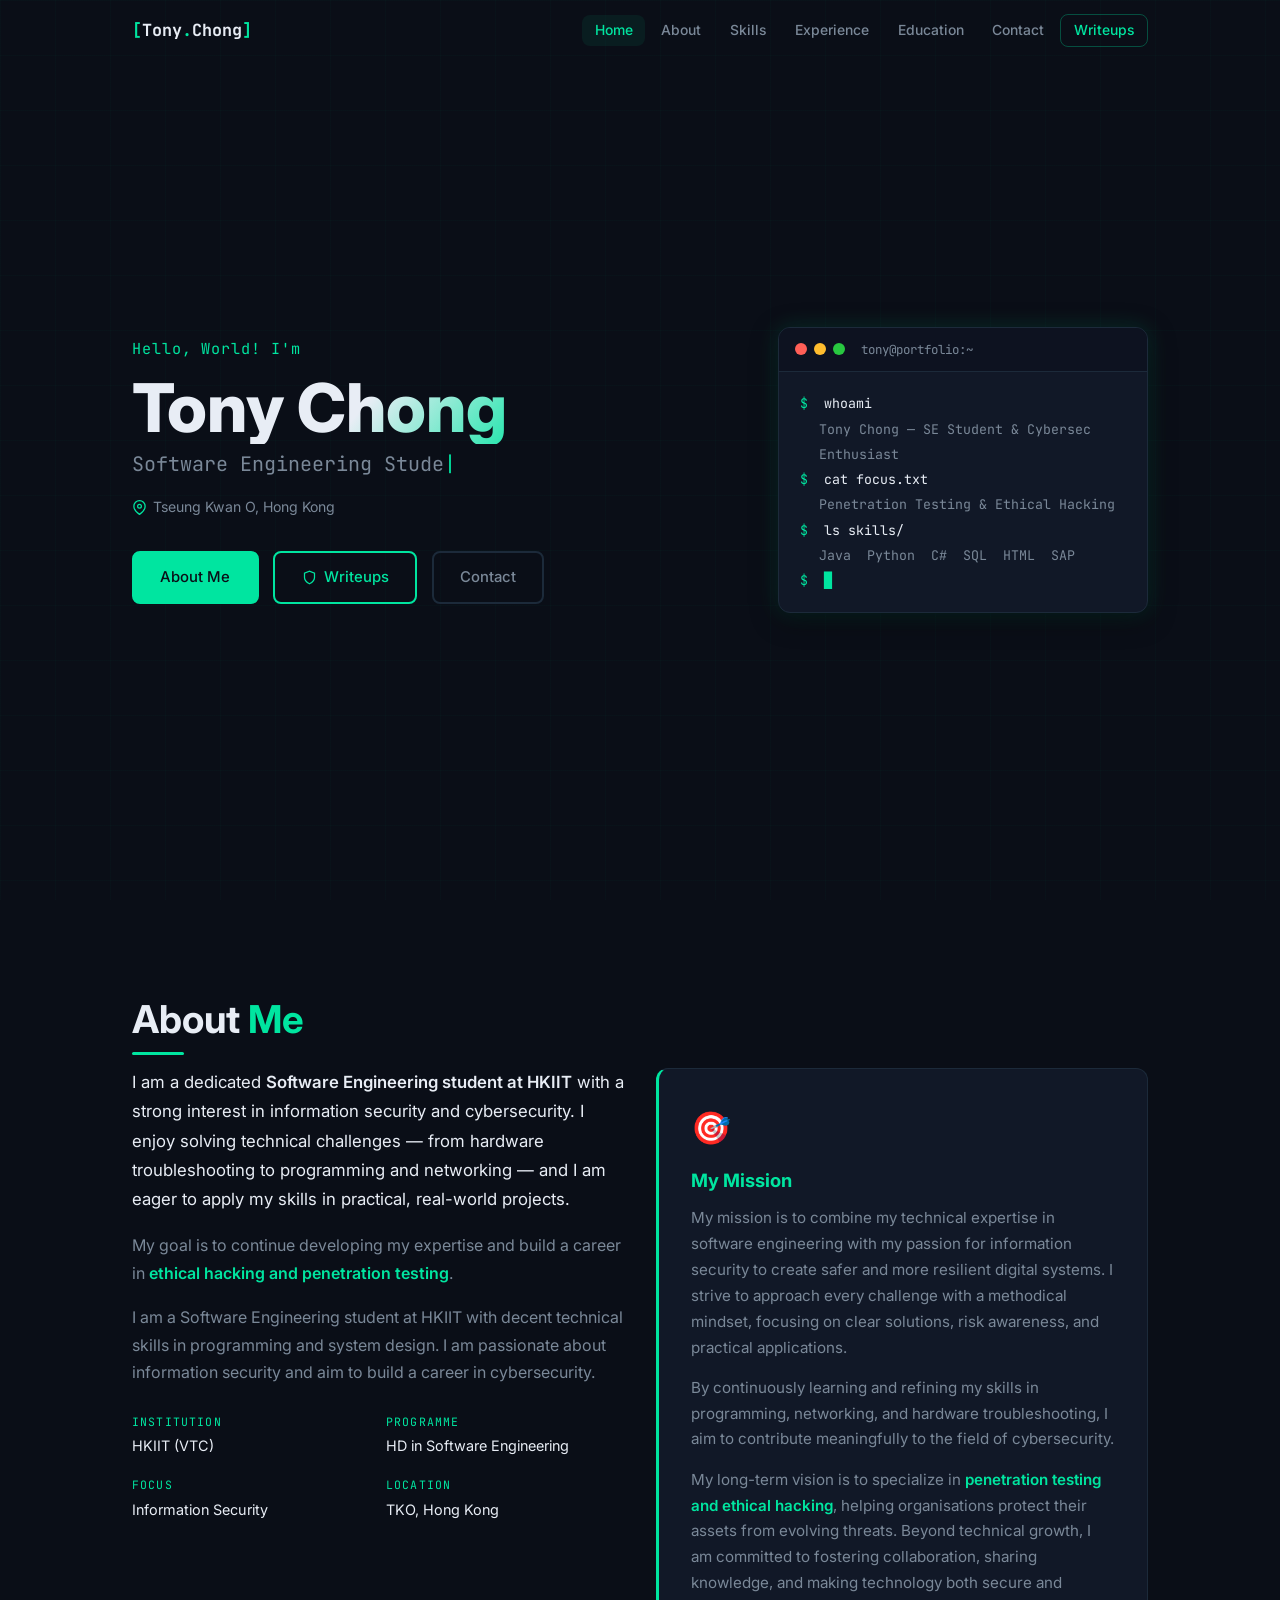
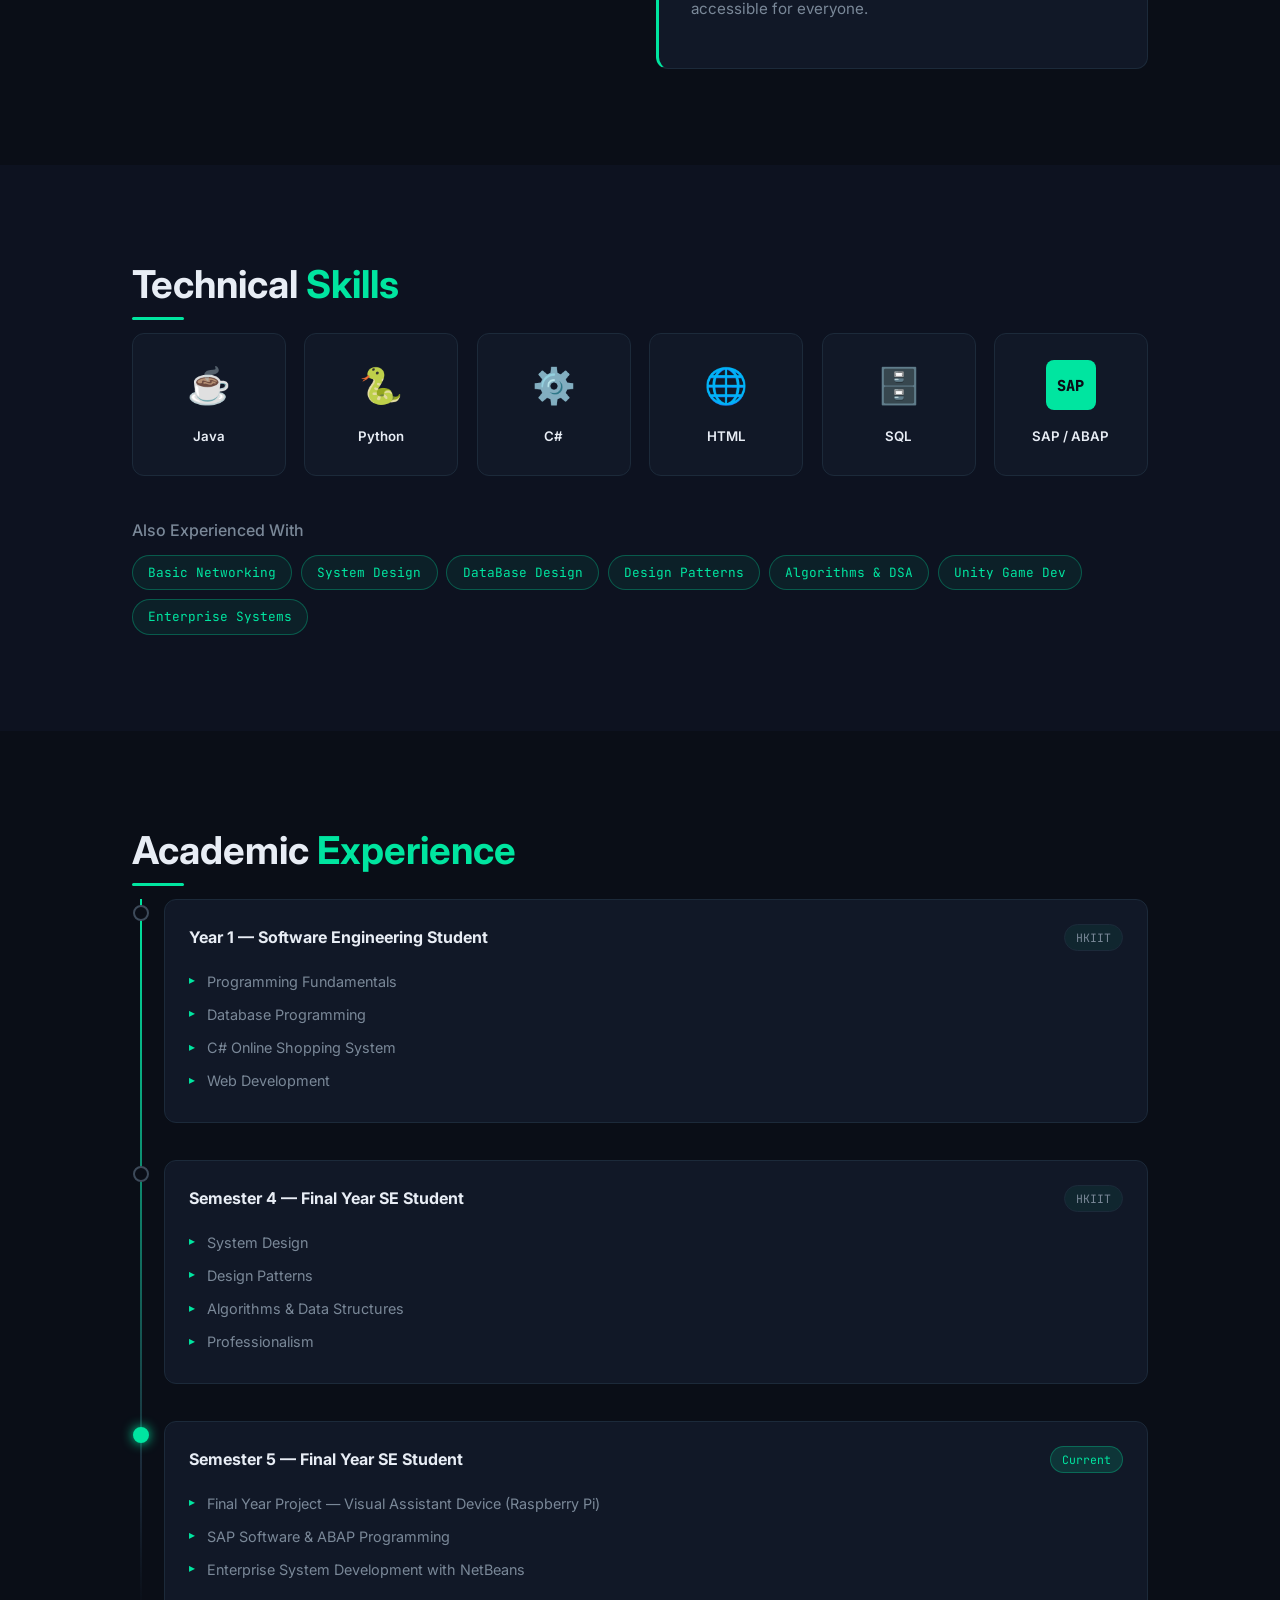
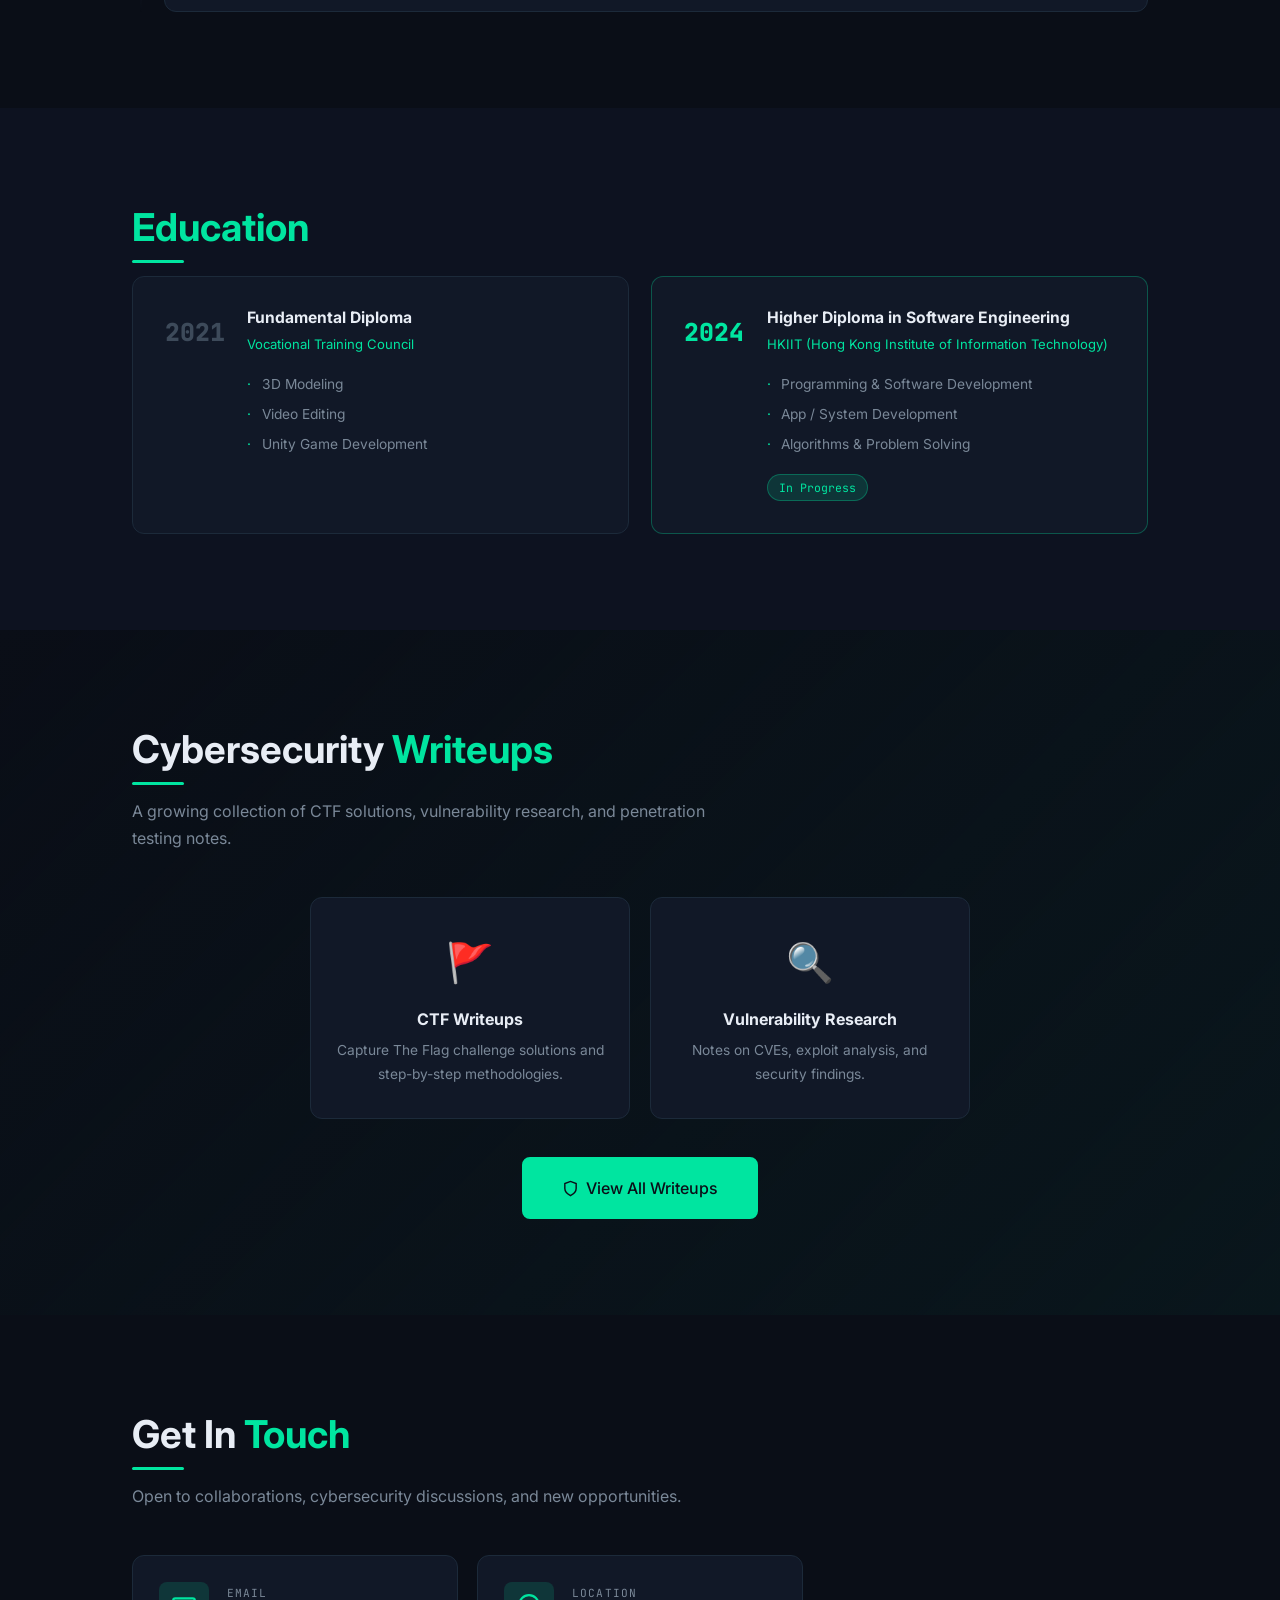
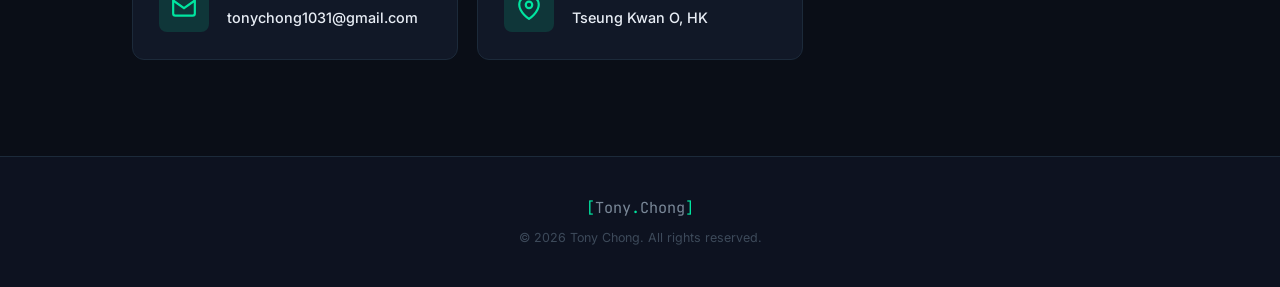
==== commit 97123390: "updated info" ====
--- a/index.html
+++ b/index.html
@@ -89,7 +89,7 @@
             My goal is to continue developing my expertise and build a career in <strong class="accent">ethical hacking and penetration testing</strong>.
           </p>
           <p class="text-muted">
-            I am a Software Engineering student at HKIIT with strong technical skills in programming, networking, and hardware troubleshooting. I am passionate about information security and aim to build a career in cybersecurity.
+            I am a Software Engineering student at HKIIT with decent technical skills in programming and system design. I am passionate about information security and aim to build a career in cybersecurity.
           </p>
           <div class="meta-grid">
             <div class="meta-item">
@@ -185,15 +185,12 @@
       <div class="skills-extra fade-in">
         <h3 class="skills-extra-title">Also Experienced With</h3>
         <div class="tag-cloud">
-          <span class="tag">Networking</span>
-          <span class="tag">Hardware Troubleshooting</span>
+          <span class="tag">Basic Networking</span>
           <span class="tag">System Design</span>
+          <span class="tag">DataBase Design</span>
           <span class="tag">Design Patterns</span>
           <span class="tag">Algorithms &amp; DSA</span>
-          <span class="tag">3D Modeling</span>
-          <span class="tag">Video Editing</span>
           <span class="tag">Unity Game Dev</span>
-          <span class="tag">Penetration Testing</span>
           <span class="tag">Enterprise Systems</span>
         </div>
       </div>
@@ -246,9 +243,9 @@
               <span class="tl-badge tl-badge-active">Current</span>
             </div>
             <ul class="tl-list">
-              <li>Final Year Project — Visual Assistant Device</li>
+              <li>Final Year Project — Visual Assistant Device (Raspberry Pi)</li>
               <li>SAP Software &amp; ABAP Programming</li>
-              <li>Enterprise System Development</li>
+              <li>Enterprise System Development with NetBeans</li>
             </ul>
           </div>
         </div>
@@ -267,7 +264,7 @@
           <div class="edu-year">2021</div>
           <div class="edu-info">
             <h3>Fundamental Diploma</h3>
-            <p class="edu-inst">VTC (Vocational Training Council)</p>
+            <p class="edu-inst">Vocational Training Council</p>
             <ul class="edu-list">
               <li>3D Modeling</li>
               <li>Video Editing</li>
@@ -310,11 +307,6 @@
           <h3>Vulnerability Research</h3>
           <p>Notes on CVEs, exploit analysis, and security findings.</p>
         </div>
-        <div class="wu-card">
-          <div class="wu-icon">🛠️</div>
-          <h3>Tools &amp; Techniques</h3>
-          <p>Penetration testing tools, methodologies, and practical tips.</p>
-        </div>
       </div>
       <div class="wu-cta fade-in">
         <a href="writeups/index.html" class="btn btn-primary btn-lg">
--- a/css/style.css
+++ b/css/style.css
@@ -790,10 +790,15 @@
 }
 
 .wu-cards {
-    display: grid;
-    grid-template-columns: repeat(3, 1fr);
+    display: flex;
+    flex-wrap: wrap;
+    justify-content: center;
     gap: 1.2rem;
     margin-bottom: 2.4rem;
+}
+
+.wu-card {
+    flex: 0 1 320px;
 }
 
 .wu-card {
@@ -960,7 +965,8 @@
     }
 
     .wu-cards {
-        grid-template-columns: 1fr;
+        flex-direction: column;
+        align-items: center;
     }
 }
 
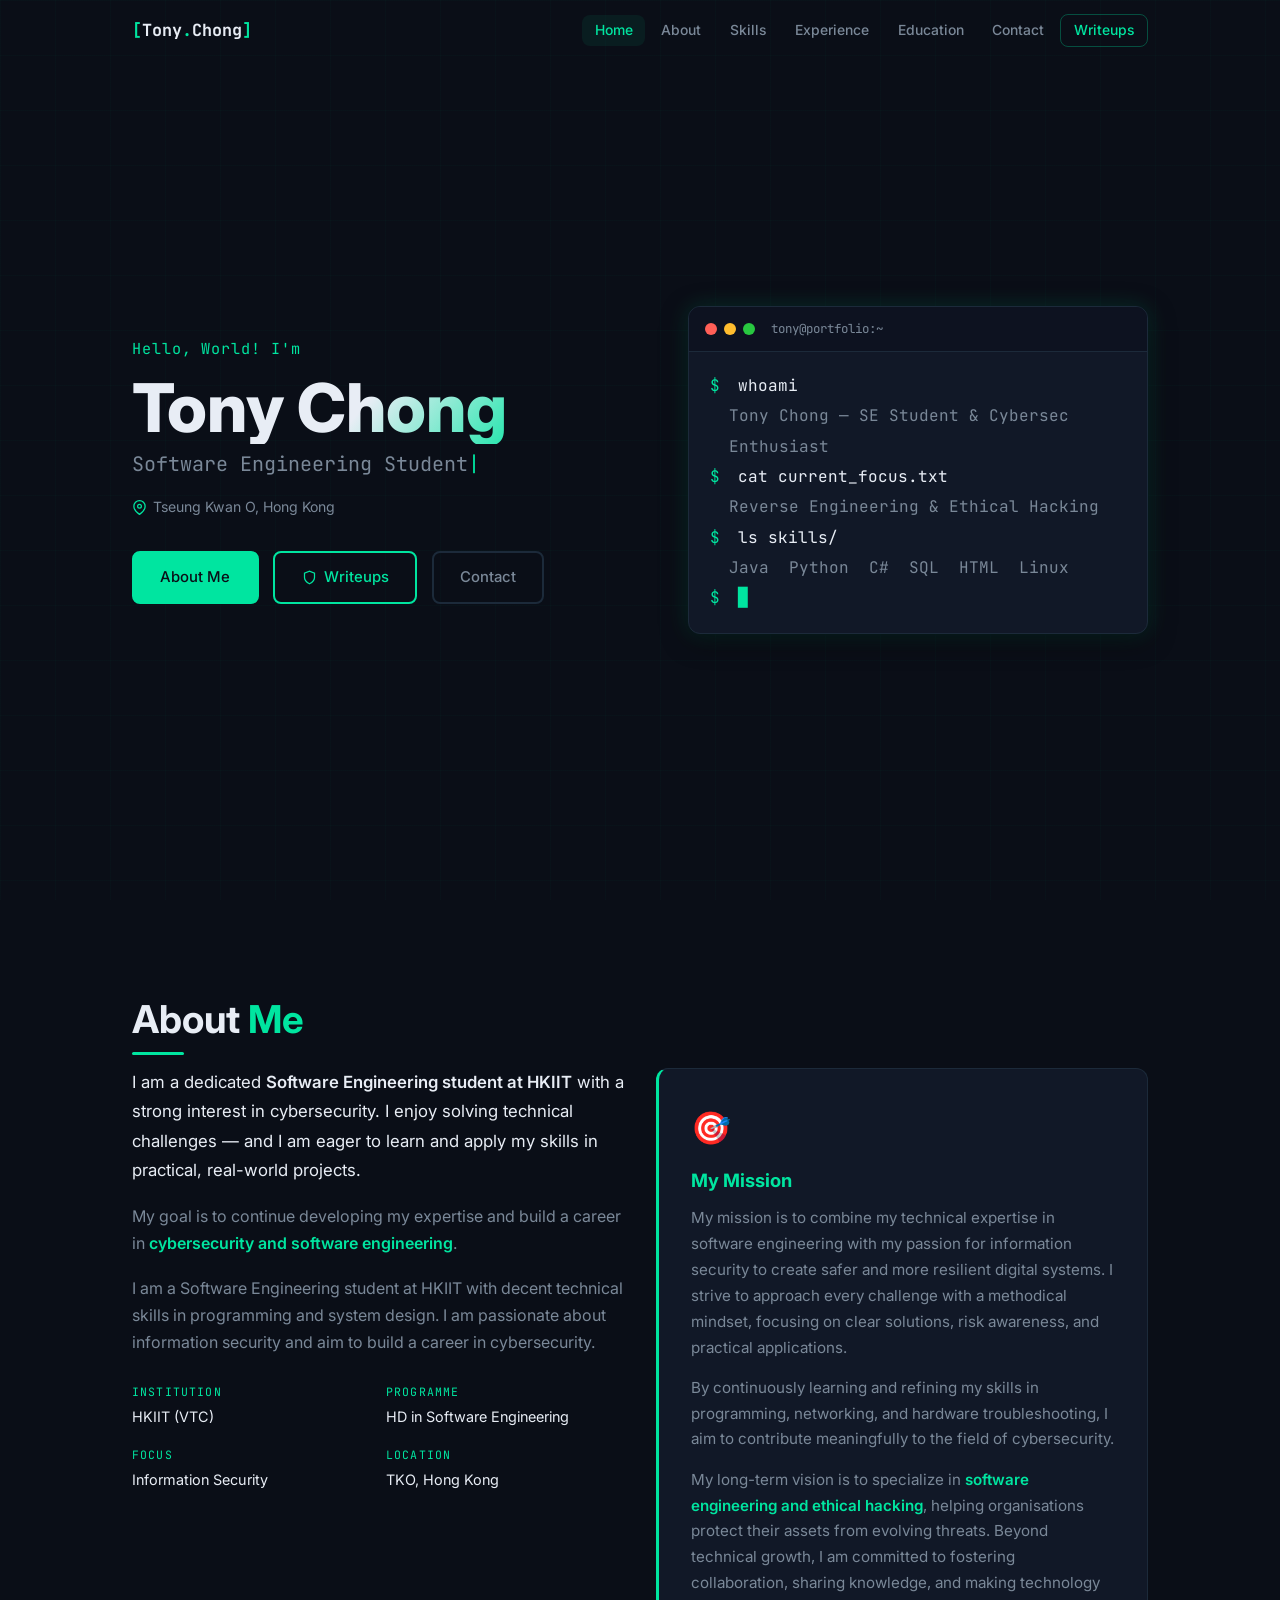
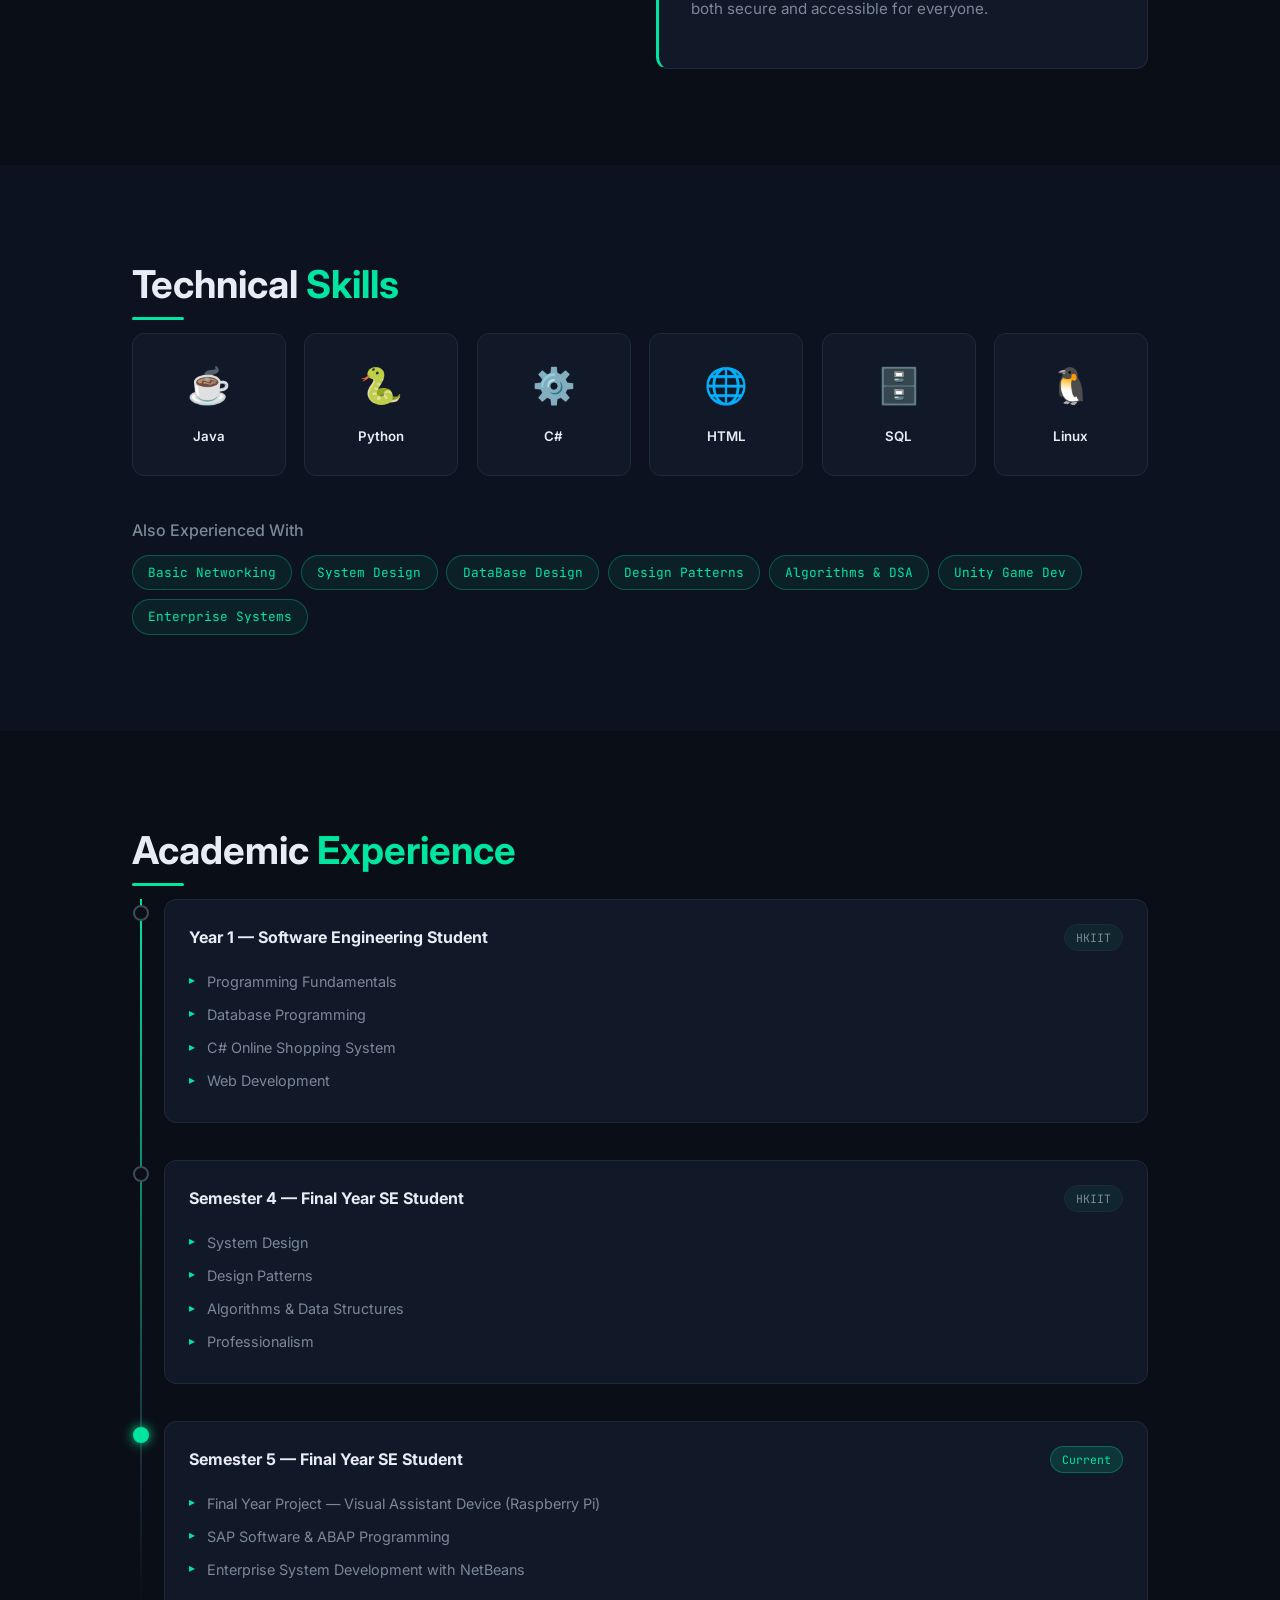
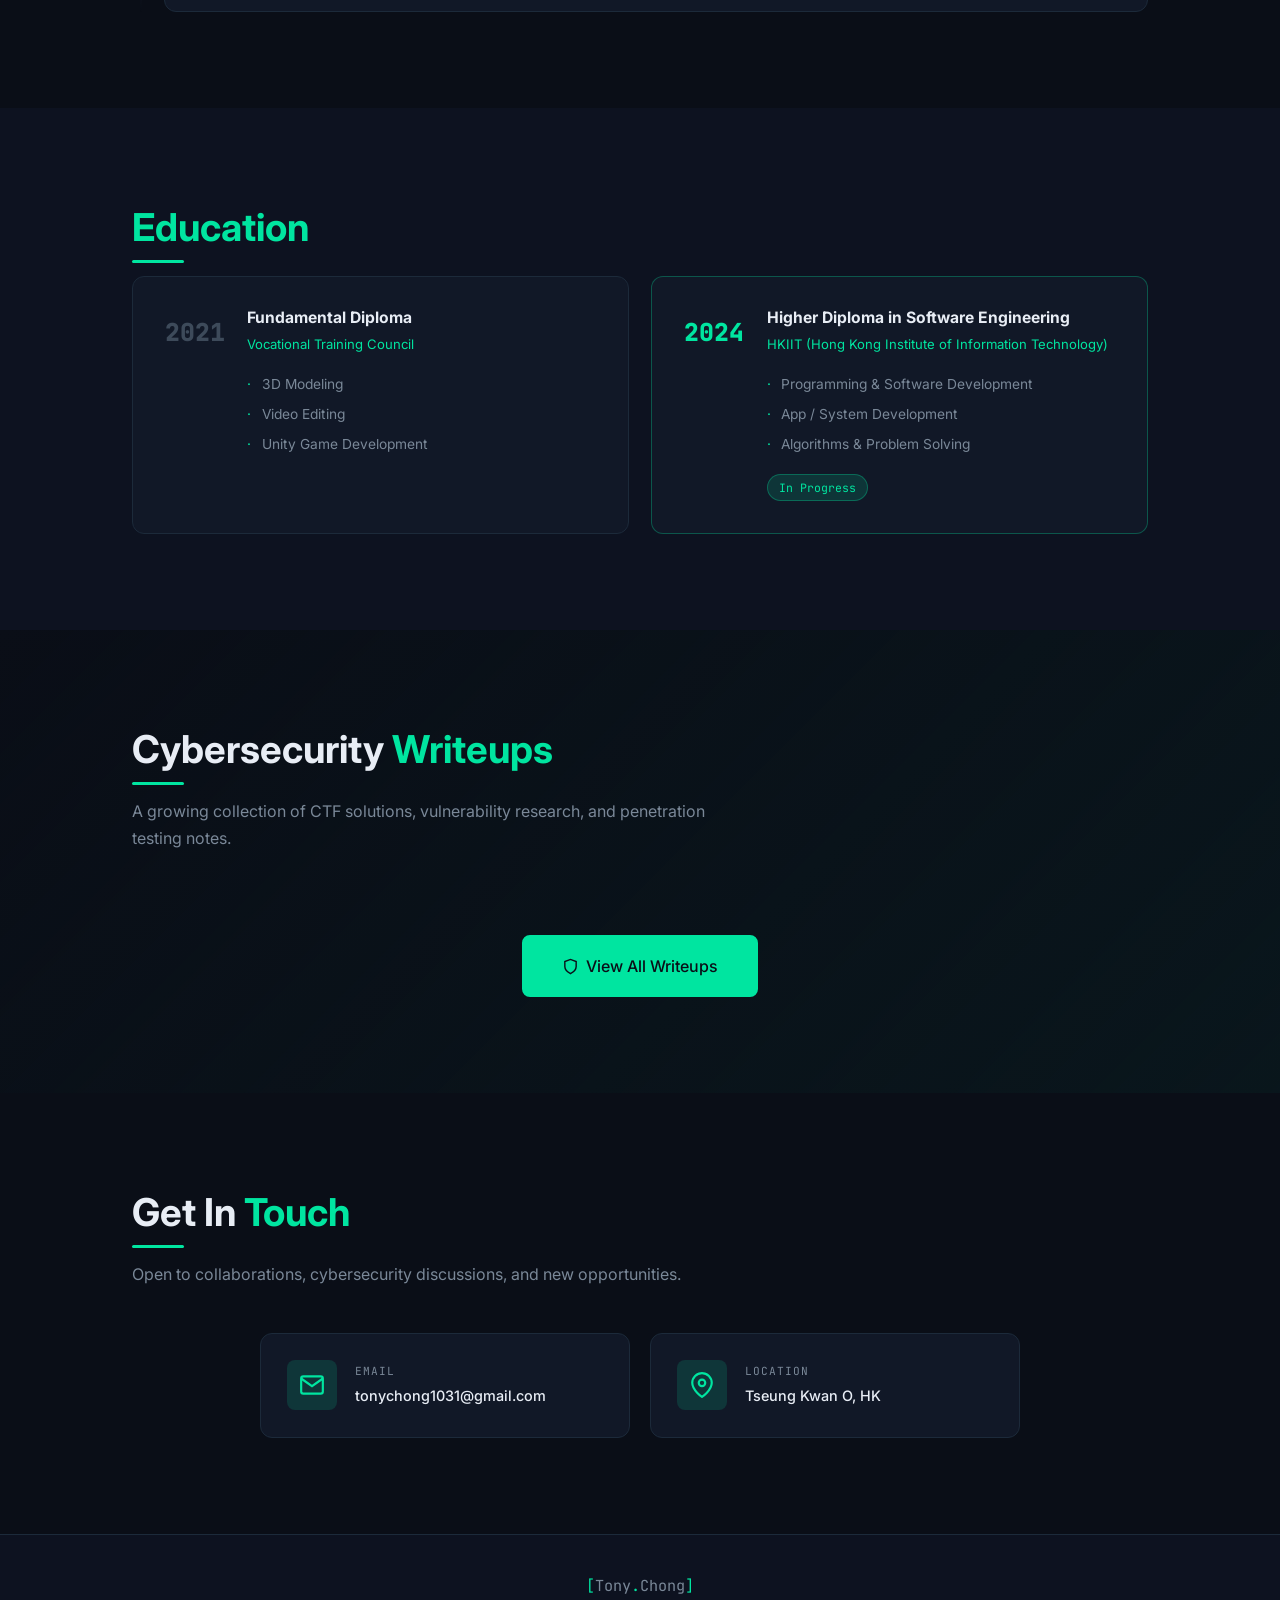
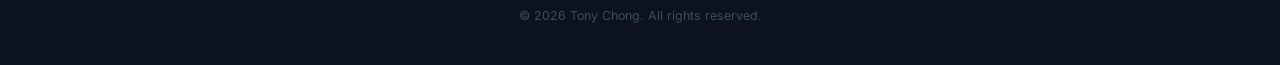
==== commit 7d3e7d56: "layout and content changes" ====
--- a/index.html
+++ b/index.html
@@ -66,10 +66,10 @@
       <div class="terminal-body">
         <p><span class="prompt">$</span> whoami</p>
         <p class="out">Tony Chong — SE Student &amp; Cybersec Enthusiast</p>
-        <p><span class="prompt">$</span> cat focus.txt</p>
-        <p class="out">Penetration Testing &amp; Ethical Hacking</p>
+        <p><span class="prompt">$</span> cat current_focus.txt</p>
+        <p class="out">Reverse Engineering &amp; Ethical Hacking</p>
         <p><span class="prompt">$</span> ls skills/</p>
-        <p class="out">Java&nbsp; Python&nbsp; C#&nbsp; SQL&nbsp; HTML&nbsp; SAP</p>
+        <p class="out">Java&nbsp; Python&nbsp; C#&nbsp; SQL&nbsp; HTML&nbsp; Linux&nbsp;</p>
         <p><span class="prompt">$</span> <span class="blink">█</span></p>
       </div>
     </div>
@@ -83,10 +83,10 @@
 
         <div class="fade-in">
           <p class="about-lead">
-            I am a dedicated <strong>Software Engineering student at HKIIT</strong> with a strong interest in information security and cybersecurity. I enjoy solving technical challenges — from hardware troubleshooting to programming and networking — and I am eager to apply my skills in practical, real-world projects.
+            I am a dedicated <strong>Software Engineering student at HKIIT</strong> with a strong interest in cybersecurity. I enjoy solving technical challenges — and I am eager to learn and apply my skills in practical, real-world projects.
           </p>
           <p class="text-muted">
-            My goal is to continue developing my expertise and build a career in <strong class="accent">ethical hacking and penetration testing</strong>.
+            My goal is to continue developing my expertise and build a career in <strong class="accent">cybersecurity and software engineering</strong>.
           </p>
           <p class="text-muted">
             I am a Software Engineering student at HKIIT with decent technical skills in programming and system design. I am passionate about information security and aim to build a career in cybersecurity.
@@ -121,7 +121,7 @@
             By continuously learning and refining my skills in programming, networking, and hardware troubleshooting, I aim to contribute meaningfully to the field of cybersecurity.
           </p>
           <p>
-            My long-term vision is to specialize in <strong class="accent">penetration testing and ethical hacking</strong>, helping organisations protect their assets from evolving threats. Beyond technical growth, I am committed to fostering collaboration, sharing knowledge, and making technology both secure and accessible for everyone.
+            My long-term vision is to specialize in <strong class="accent">software engineering and ethical hacking</strong>, helping organisations protect their assets from evolving threats. Beyond technical growth, I am committed to fostering collaboration, sharing knowledge, and making technology both secure and accessible for everyone.
           </p>
         </div>
 
@@ -176,8 +176,11 @@
         </div>
 
         <div class="skill-card">
-          <div class="skill-icon"><div class="sap-badge">SAP</div></div>
-          <span class="skill-name">SAP / ABAP</span>
+          <div class="skill-icon">
+            <img src="https://cdn.jsdelivr.net/gh/devicons/devicon/icons/linux/linux-original.svg" alt="Linux" onerror="this.style.display='none';this.nextElementSibling.style.display='flex'">
+            <span class="skill-fb" style="display:none">🐧</span>
+          </div>
+          <span class="skill-name">Linux</span>
         </div>
 
       </div>
@@ -297,16 +300,7 @@
       <h2 class="section-title">Cybersecurity <span class="accent">Writeups</span></h2>
       <p class="section-sub">A growing collection of CTF solutions, vulnerability research, and penetration testing notes.</p>
       <div class="wu-cards fade-in">
-        <div class="wu-card">
-          <div class="wu-icon">🚩</div>
-          <h3>CTF Writeups</h3>
-          <p>Capture The Flag challenge solutions and step-by-step methodologies.</p>
-        </div>
-        <div class="wu-card">
-          <div class="wu-icon">🔍</div>
-          <h3>Vulnerability Research</h3>
-          <p>Notes on CVEs, exploit analysis, and security findings.</p>
-        </div>
+        
       </div>
       <div class="wu-cta fade-in">
         <a href="writeups/index.html" class="btn btn-primary btn-lg">
--- a/css/style.css
+++ b/css/style.css
@@ -369,14 +369,14 @@
 
 /* Terminal widget */
 .terminal {
-    flex: 0 0 370px;
+    flex: 0 0 460px;
     background: var(--bg-card);
     border: 1px solid var(--border);
     border-radius: var(--radius);
     overflow: hidden;
     box-shadow: var(--shadow), var(--glow);
     font-family: var(--mono);
-    font-size: .83rem;
+    font-size: 1rem;
 }
 
 .terminal-bar {
@@ -838,8 +838,10 @@
 /* ── Contact ───────────────────────────────────────────── */
 .contact-grid {
     display: grid;
-    grid-template-columns: repeat(3, 1fr);
+    grid-template-columns: repeat(2, minmax(0, 1fr));
     gap: 1.2rem;
+    max-width: 760px;
+    margin: 0 auto;
 }
 
 .contact-card {
@@ -949,7 +951,7 @@
     .terminal {
         flex: none;
         width: 100%;
-        max-width: 460px;
+        max-width: 575px;
     }
 
     .about-grid {
